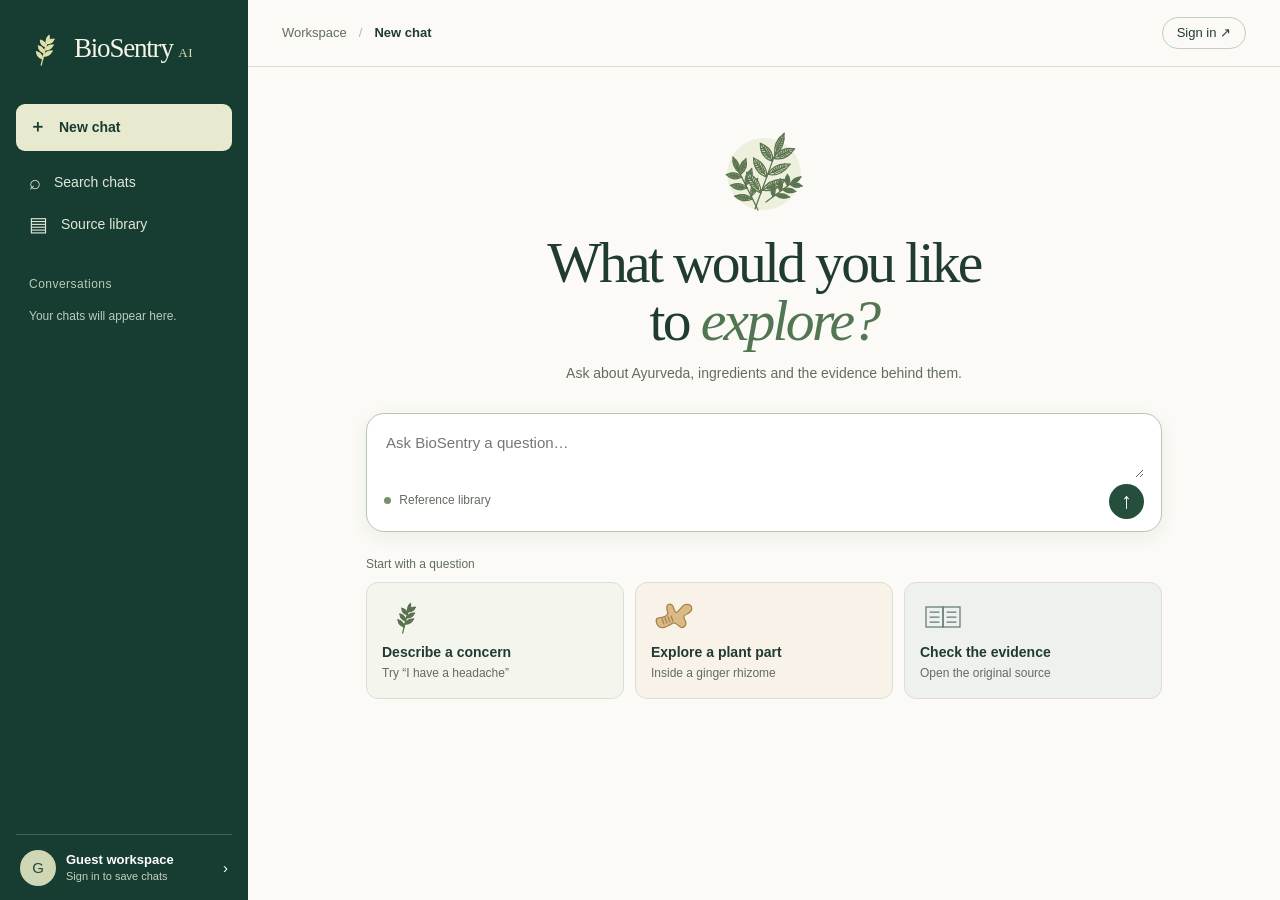
==== index.html @ 43c8dc5f "Deploy BioSentry AI Workspace frontend" ====
<!doctype html>
<html lang="en"><head><meta charset="utf-8"><meta name="viewport" content="width=device-width,initial-scale=1"><meta name="theme-color" content="#183e36"><title>BioSentry AI · Workspace</title><link rel="stylesheet" href="style.css"></head>
<body><a class="skip" href="#main">Skip to workspace</a><div class="shell">
<aside id="side"><div class="brand"><canvas data-art="mark" width="40" height="40"></canvas><span>BioSentry <i>AI</i></span></div>
<button class="new" id="new"><b>＋</b> New chat</button><button class="sidebtn" id="search"><i data-icon="search"></i>Search chats</button><button class="sidebtn" id="library"><i data-icon="book"></i>Source library</button>
<div class="sidehead">Conversations</div><div id="history"></div><div class="foot"><button id="profile"><span id="avatar">G</span><span><strong id="username">Guest workspace</strong><small id="accountHint">Sign in to save chats</small></span><span aria-hidden="true">›</span></button></div></aside>
<button id="shade" aria-label="Close navigation"></button><main id="main"><header><button id="menu" aria-label="Open navigation">☰</button><span id="crumb">Workspace</span><span class="slash">/</span><strong id="pageTitle">New chat</strong><div class="headerActions"><button id="deleteChat" hidden>Delete chat</button><button id="headerAccount">Sign in <span>↗</span></button></div></header>
<section id="workspace"><div id="home"><div class="heroart"><canvas data-art="hero" width="112" height="94"></canvas></div><h1>What would you like<br>to <em>explore?</em></h1><p class="sub">Ask about Ayurveda, ingredients and the evidence behind them.</p></div>
<div id="messages" aria-live="polite"></div><div id="composeArea"><form id="composer"><div class="editBanner" id="editBanner" hidden><span>Editing your last message</span><button id="cancelEdit" type="button">Cancel</button></div><label class="sr" for="prompt">Your question</label><textarea id="prompt" maxlength="1500" rows="2" placeholder="Ask BioSentry a question…"></textarea><div class="composeFoot"><span id="composeMode"><b class="dot"></b> Reference library</span><span id="workStatus" role="status" hidden></span><button id="stopAnswer" type="button" hidden>Stop</button><button id="send" aria-label="Send message" type="submit">↑</button></div></form></div>
<div id="ideas"><p>Start with a question</p><div class="cards"><button data-question="I have a headache."><canvas data-art="sprig" width="48" height="40"></canvas><span>Describe a concern</span><small>Try “I have a headache”</small></button><button data-question="Which part of ginger is used in food?"><canvas data-art="root" width="48" height="40"></canvas><span>Explore a plant part</span><small>Inside a ginger rhizome</small></button><button data-question="Where does this information come from?"><canvas data-art="book" width="48" height="40"></canvas><span>Check the evidence</span><small>Open the original source</small></button></div></div>
<div id="notice" role="status"></div></section></main></div><dialog id="dialog" aria-labelledby="dialogTitle"><div class="dialogHead"><h2 id="dialogTitle"></h2><button id="close" aria-label="Close dialog">×</button></div><div id="dialogBody"></div></dialog><dialog id="sourceDrawer" aria-labelledby="sourceTitle"><div class="dialogHead"><h2 id="sourceTitle">Source details</h2><button id="closeSource" aria-label="Close source details">×</button></div><div id="sourceBody"></div></dialog><script src="app.js" defer></script></body></html>
---- style.css ----
:root{--ink:#203b32;--pine:#173d33;--paper:#fbfaf6;--line:#dcded3;--muted:#626d60;--leaf:#477451;--serif:"Baskervville",Georgia,serif;font:15px/1.45 "DM Sans","Segoe UI",sans-serif;color:var(--ink);background:var(--paper)}*{box-sizing:border-box}body{margin:0}button,input,textarea{font:inherit}button{cursor:pointer;color:inherit;background:none;border:0}button:focus-visible,a:focus-visible,textarea:focus-visible,input:focus-visible{outline:3px solid #af8736;outline-offset:3px}.skip,.sr{position:absolute;clip-path:inset(100%);width:1px;height:1px}.skip:focus{clip-path:none;width:auto;height:auto;background:white;z-index:10}.shell{display:grid;grid-template-columns:248px 1fr;min-height:100dvh}aside{background:var(--pine);color:#f5f5e8;padding:28px 16px 14px;display:flex;flex-direction:column;position:sticky;top:0;height:100dvh}.brand{display:flex;align-items:center;gap:10px;font:27px var(--serif);letter-spacing:-1.2px;margin:0 8px 36px}.brand i{font:13px Georgia;letter-spacing:.05em;color:#d7dab0}.new,.sidebtn{width:100%;display:flex;align-items:center;gap:13px;text-align:left;border-radius:9px;padding:11px 13px;font-size:14px}.new{background:#e8eacf;color:#183b31;font-weight:600;margin-bottom:10px}.new b{font-size:17px}.sidebtn{color:#e1e7d9}.sidebtn:hover,#history button:hover,#profile:hover{background:#2a5044}.sidehead{font-size:12px;color:#bdcab8;letter-spacing:.04em;margin:31px 13px 9px}#history{overflow:auto;min-height:0}#history button{display:block;width:100%;white-space:nowrap;overflow:hidden;text-overflow:ellipsis;text-align:left;color:#eef1e5;padding:8px 12px;border-radius:6px}.activeChat{background:#325749}.empty{margin:5px 13px;font-size:12px;color:#bbcabe}.foot{margin-top:auto;padding-top:18px}#profile{border-top:1px solid #436155;display:flex;align-items:center;gap:10px;width:100%;text-align:left;padding:15px 4px 0;margin-top:10px;color:white}#profile strong,#profile small{display:block;max-width:150px;overflow:hidden;text-overflow:ellipsis;font-size:13px}#profile small{color:#c5d1be;font-size:11px}#profile>span:last-child{margin-left:auto}#avatar{border-radius:50%;background:#cfd7b5;color:#294939;width:36px;height:36px;display:grid;place-items:center}.icon{width:18px;height:18px;display:inline-block;background:currentColor;mask:var(--mask) center/contain no-repeat}main{min-width:0}header{height:67px;border-bottom:1px solid var(--line);display:flex;align-items:center;gap:12px;padding:0 34px;font-size:13px;color:var(--muted)}header strong{font-weight:550;color:var(--ink);white-space:nowrap;overflow:hidden;text-overflow:ellipsis}.slash{opacity:.45}#headerAccount{margin-left:auto;white-space:nowrap;border:1px solid #c5cdbf;border-radius:18px;padding:6px 14px;color:var(--ink)}#headerAccount span{margin-left:5px}#workspace{max-width:866px;margin:0 auto;padding:clamp(28px,6.5vh,76px) 35px 30px}#home{text-align:center}.heroart{margin:auto;width:112px}.heroart canvas{display:block}h1{font:500 clamp(42px,4.5vw,67px)/1.02 var(--serif);letter-spacing:-2.7px;margin:14px 0 12px}h1 em{color:#527552;font-weight:400}.sub{font-size:14px;color:var(--muted);margin:0 0 30px}#composer{background:#fff;border:1px solid #b8c6b1;border-radius:18px;padding:16px 17px 12px;box-shadow:0 5px 20px #183c2710}#composer:focus-within{border-color:#739475}textarea{background:none;resize:vertical;border:0;width:100%;color:var(--ink);min-height:42px;max-height:180px}textarea:focus-visible{outline:0}.composeFoot{display:flex;align-items:center;justify-content:space-between;color:var(--muted);font-size:12px}.dot{display:inline-block;width:7px;height:7px;background:#739267;border-radius:50%;margin-right:5px}#send{background:#264e3c;color:white;border-radius:50%;font-size:22px;width:35px;height:35px}#ideas p{font-size:12px;color:var(--muted);margin:24px 0 9px}.cards{display:grid;grid-template-columns:repeat(3,1fr);gap:11px}.cards button,.source{border:1px solid var(--line);border-radius:12px;padding:13px 15px;text-align:left;background:#f4f5ed}.cards button:nth-child(2){background:#f8f2e8}.cards button:nth-child(3){background:#eef1ee}.cards button:hover{border-color:#8c9c82;transform:translateY(-2px)}.cards span,.cards small{display:block}.cards span{font-weight:600;font-size:14px}.cards small{color:var(--muted);font-size:12px;margin:3px 0}.conversation #workspace{display:flex;flex-direction:column;min-height:calc(100dvh - 67px);padding-top:22px}.conversation #composeArea{position:sticky;bottom:0;background:var(--paper);padding:12px 0;margin-top:auto}.conversation #home,.conversation #ideas{display:none}.userMsg{background:#e8eddf;border-radius:15px 15px 3px 15px;padding:11px 16px;max-width:82%;margin:14px 0 22px auto;width:fit-content;white-space:pre-wrap;overflow-wrap:anywhere}.reply{margin:0 0 32px}.reply strong{font:600 16px var(--serif)}.reply p{margin:7px 0}.reply a,.source a{color:#39633c}.reply a{font-size:13px}.source{margin:12px 0}.source h3{margin:0;font:23px var(--serif)}#notice{font-size:13px;color:#7e401b}dialog{color:var(--ink);background:var(--paper);border:1px solid var(--line);border-radius:16px;padding:22px;width:min(440px,94vw);max-height:84dvh}dialog::backdrop{background:#12251e66}.dialogHead{display:flex;align-items:center;justify-content:space-between;gap:10px}h2{font:28px var(--serif);margin:0}#close{font-size:25px}dialog input{width:100%;padding:10px;border:1px solid #b5c0af;border-radius:7px;margin:4px 0 12px}dialog label{display:block;font-size:13px}dialog p{color:var(--muted);font-size:14px}.action,.alt,.result{border-radius:7px;padding:9px 12px;margin:3px 3px 3px 0}.action{background:var(--pine);color:white}.alt,.result{border:1px solid var(--line)}.result{display:block;text-align:left;width:100%;overflow-wrap:anywhere}.err{color:#8c3a1b}#menu,#shade{display:none}@media(max-width:760px){.shell{grid-template-columns:1fr}aside{position:fixed;inset:0 auto 0 0;width:248px;z-index:4;transform:translateX(-101%)}body.open aside{transform:none}body.open #shade{display:block;position:fixed;inset:0;background:#1235;z-index:3}#menu{display:block}header{padding:0 16px;height:56px}#workspace{padding:32px 17px 20px}.cards{gap:6px}.cards button{padding:9px}.cards small{display:none}h1{font-size:47px}.sub{margin:12px auto 22px;max-width:330px}.conversation #workspace{min-height:calc(100dvh - 56px)}}@media(prefers-reduced-motion:reduce){*{scroll-behavior:auto!important}}

@keyframes arrive {
  from { opacity: 0; transform: translateY(7px); }
  to { opacity: 1; transform: translateY(0); }
}
@media (prefers-reduced-motion: no-preference) {
  #home { animation: arrive 320ms ease-out backwards; }
  body:not(.conversation) #composeArea { animation: arrive 280ms 45ms ease-out backwards; }
  #ideas { animation: arrive 280ms 85ms ease-out backwards; }
  .reply.arriving { animation: arrive 210ms ease-out backwards; }
  dialog[open] { animation: arrive 160ms ease-out; }
  .cards button, #send, .new { transition: transform 150ms ease-out; }
  #send:active, .new:active { transform: scale(.96); }
}
@media (max-width:760px) {
  aside { visibility: hidden; }
  body.open aside { visibility: visible; }
}
@media (max-width:760px) and (prefers-reduced-motion: no-preference) {
  aside { transition: transform 200ms ease-out, visibility 0s 200ms; }
  body.open aside { transition-delay: 0s; }
}
@media (prefers-reduced-motion: reduce) {
  .cards button:hover { transform: none; }
}

.headerActions {
  margin-left: auto;
  display: flex;
  align-items: center;
  gap: 8px;
  flex-shrink: 0;
}

.historyRow { display: flex; align-items: center; border-radius: 6px; }
#history .historyTitle { flex: 1; min-width: 0; }
#history .historyMenu { width: 32px; flex: 0 0 32px; padding: 5px; text-align: center; }
.demoLabel { color: var(--muted); font-size: 12px; margin: 0; }
.followUp {
  margin-top: 10px;
  padding: 18px;
  border-radius: 14px;
  border: 1px solid #d2dbcb;
  background: #f1f4eb;
}
.understood { display: flex; gap: 9px; align-items: baseline; color: var(--muted); font-size: 13px; }
.followUp h2 { font-size: clamp(22px, 3vw, 28px); margin: 5px 0 14px; line-height: 1.2; }
.followChoices, .replyActions { display: flex; flex-wrap: wrap; gap: 7px; }
.choice, .citation {
  padding: 7px 11px;
  background: #fbfaf6;
  border: 1px solid #bacbb5;
  border-radius: 8px;
  font-size: 13px;
}
.choice:hover, .citation:hover { background: #e4eddc; }
.customChoice { border-style: dashed; }
.textAction { color: #526b50; padding: 5px 7px; border-radius: 6px; font-size: 13px; }
.textAction:hover, .textAction[aria-pressed="true"] { background: #e7ecdf; color: var(--pine); }
.answerDetails { margin: 12px 0; color: var(--muted); }
.answerDetails summary { cursor: pointer; width: fit-content; color: var(--ink); }
#stopAnswer { border: 1px solid #b5c0af; border-radius: 7px; padding: 4px 10px; color: var(--ink); }
#sourceDrawer {
  margin: 0 0 0 auto;
  height: 100dvh;
  max-height: 100dvh;
  border-radius: 14px 0 0 14px;
}
#closeSource { font-size: 25px; }
.sourcePublisher { margin-bottom: 20px; }
.excerpt { margin: 0 0 14px; padding: 12px; border-radius: 8px; background: #f0f2e9; }
.excerpt h3 { margin: 0; font-size: 15px; }
.excerpt blockquote { margin: 9px 0; padding-left: 10px; border-left: 2px solid #a0b69a; }
#sourceBody a { color: #39633c; }
.userTurn {
  display: flex;
  flex-direction: column;
  align-items: flex-end;
  gap: 3px;
  width: fit-content;
  max-width: 82%;
  margin: 14px 0 20px auto;
}
.userTurn .userMsg { margin: 0; max-width: 100%; }
.editMessage { margin-right: 3px; opacity: 0; pointer-events: none; }
.userTurn.showEdit .editMessage,
.editMessage:focus-visible { opacity: 1; pointer-events: auto; }
@media (hover: hover) and (pointer: fine) {
  .userTurn:hover .editMessage { opacity: 1; pointer-events: auto; }
}
.editBanner {
  display: flex;
  align-items: center;
  justify-content: space-between;
  gap: 10px;
  margin-bottom: 11px;
  padding-bottom: 8px;
  border-bottom: 1px solid var(--line);
  color: var(--muted);
  font-size: 13px;
}
.editBanner[hidden] { display: none; }
#cancelEdit { padding: 3px 6px; color: var(--pine); }
#cancelEdit:hover { text-decoration: underline; }
.editing #send { width: auto; padding: 0 14px; border-radius: 18px; font-size: 13px; }
.sharePreview {
  margin: 12px 0;
  padding: 10px;
  border: 1px solid var(--line);
  border-radius: 8px;
  background: #fff;
}
@media (max-width:760px) {
  #sourceDrawer { margin: auto 0 0; width: 100%; height: auto; max-height: 76dvh; border-radius: 14px 14px 0 0; }
}
#deleteChat {
  padding: 6px 9px;
  border-radius: 7px;
  white-space: nowrap;
}
#deleteChat:hover { background: #f0ede4; }
@media (max-width: 480px) {
  header:has(#deleteChat:not([hidden])) #crumb,
  header:has(#deleteChat:not([hidden])) .slash { display: none; }
}


/* Source Library Explorer */
.libStats {
  display: flex;
  gap: 10px;
  background: #f4f6f0;
  border: 1px solid var(--line);
  padding: 10px 14px;
  border-radius: 8px;
  font-size: 13px;
  margin-bottom: 12px;
  align-items: center;
  justify-content: space-between;
}
.libSearchBox {
  display: flex;
  gap: 8px;
  margin-bottom: 10px;
}
.libSearchBox input {
  flex: 1;
  padding: 9px 14px;
  border: 1px solid var(--line);
  border-radius: 8px;
  font-size: 14px;
  outline: none;
}
.libSearchBox input:focus {
  border-color: var(--leaf);
}
.libPills {
  display: flex;
  flex-wrap: wrap;
  gap: 6px;
  margin-bottom: 14px;
}
.libPill {
  background: #edf2eb;
  border: 1px solid #d3decb;
  color: var(--pine);
  border-radius: 9999px;
  padding: 4px 10px;
  font-size: 12px;
  cursor: pointer;
  font-weight: 500;
}
.libPill:hover {
  background: #d8e5d2;
}
.libList {
  display: flex;
  flex-direction: column;
  gap: 12px;
  max-height: 480px;
  overflow-y: auto;
  padding-right: 4px;
}
.libCard {
  border: 1px solid var(--line);
  border-radius: 8px;
  padding: 14px;
  background: #ffffff;
  display: flex;
  flex-direction: column;
  gap: 8px;
}
.libCardHead {
  display: flex;
  justify-content: space-between;
  align-items: baseline;
}
.libCardHead h4 {
  margin: 0;
  font-size: 15px;
  color: var(--pine);
}
.libCardHead span {
  font-size: 12px;
  font-weight: 600;
  color: var(--leaf);
  background: #edf7ee;
  padding: 2px 8px;
  border-radius: 4px;
}
.libCardMeta {
  font-size: 12px;
  color: var(--muted);
}
.libCardSnippet {
  font-size: 13px;
  line-height: 1.5;
  color: var(--ink);
  background: #fafaf7;
  padding: 8px 12px;
  border-radius: 6px;
  border-left: 3px solid var(--leaf);
}
.libCardSnippet mark {
  background: #fef08a;
  padding: 1px 3px;
  border-radius: 2px;
  font-weight: 600;
}
.libDisclaimer {
  font-size: 11px;
  color: #854d0e;
  background: #fefce8;
  padding: 4px 8px;
  border-radius: 4px;
  border: 1px solid #fef08a;
}
.libActions {
  display: flex;
  justify-content: space-between;
  align-items: center;
  margin-top: 4px;
}
.libBtn {
  background: var(--pine);
  color: #fff !important;
  text-decoration: none;
  font-size: 12px;
  font-weight: 600;
  padding: 6px 14px;
  border-radius: 6px;
  display: inline-flex;
  align-items: center;
  gap: 6px;
}
.libBtn:hover {
  background: #102a23;
}
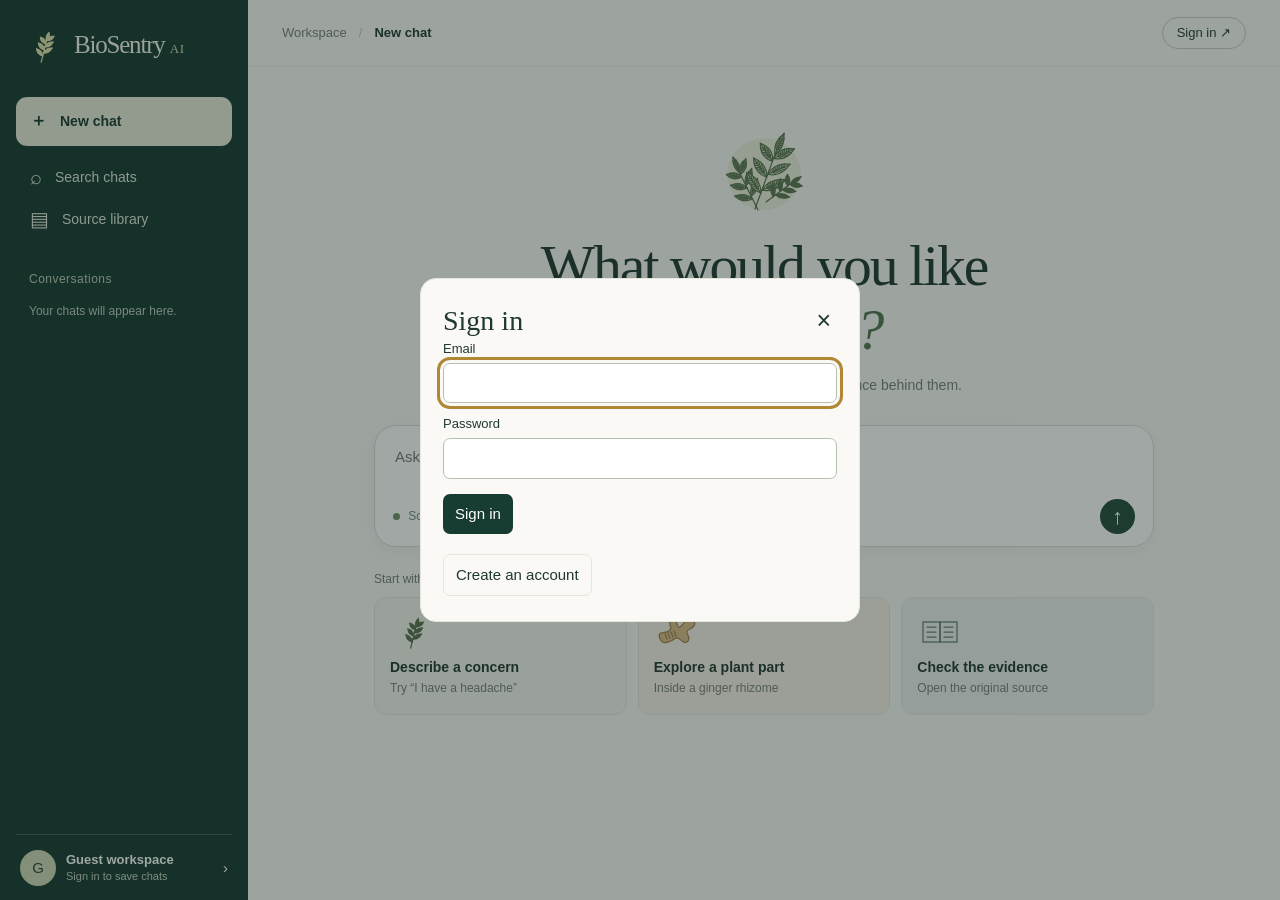
==== commit ac91fc53: "feat: upgrade BioSentry AI with multi-turn clinical intake, choice chips, and smart live backend bri" ====
--- a/index.html
+++ b/index.html
@@ -6,6 +6,6 @@
 <div class="sidehead">Conversations</div><div id="history"></div><div class="foot"><button id="profile"><span id="avatar">G</span><span><strong id="username">Guest workspace</strong><small id="accountHint">Sign in to save chats</small></span><span aria-hidden="true">›</span></button></div></aside>
 <button id="shade" aria-label="Close navigation"></button><main id="main"><header><button id="menu" aria-label="Open navigation">☰</button><span id="crumb">Workspace</span><span class="slash">/</span><strong id="pageTitle">New chat</strong><div class="headerActions"><button id="deleteChat" hidden>Delete chat</button><button id="headerAccount">Sign in <span>↗</span></button></div></header>
 <section id="workspace"><div id="home"><div class="heroart"><canvas data-art="hero" width="112" height="94"></canvas></div><h1>What would you like<br>to <em>explore?</em></h1><p class="sub">Ask about Ayurveda, ingredients and the evidence behind them.</p></div>
-<div id="messages" aria-live="polite"></div><div id="composeArea"><form id="composer"><div class="editBanner" id="editBanner" hidden><span>Editing your last message</span><button id="cancelEdit" type="button">Cancel</button></div><label class="sr" for="prompt">Your question</label><textarea id="prompt" maxlength="1500" rows="2" placeholder="Ask BioSentry a question…"></textarea><div class="composeFoot"><span id="composeMode"><b class="dot"></b> Reference library</span><span id="workStatus" role="status" hidden></span><button id="stopAnswer" type="button" hidden>Stop</button><button id="send" aria-label="Send message" type="submit">↑</button></div></form></div>
+<div id="messages" aria-live="polite"></div><div id="composeArea"><form id="composer"><div class="editBanner" id="editBanner" hidden><span>Editing your last message</span><button id="cancelEdit" type="button">Cancel</button></div><label class="sr" for="prompt">Your question</label><textarea id="prompt" maxlength="1500" rows="2" placeholder="Ask BioSentry a question…"></textarea><div class="composeFoot"><div class="composeControls"><span id="composeMode"><b class="dot"></b> Reference library</span></div><div class="composeActions"><span id="workStatus" role="status" hidden></span><button id="stopAnswer" type="button" hidden>Stop</button><button id="send" aria-label="Send message" type="submit">↑</button></div></div></form></div>
 <div id="ideas"><p>Start with a question</p><div class="cards"><button data-question="I have a headache."><canvas data-art="sprig" width="48" height="40"></canvas><span>Describe a concern</span><small>Try “I have a headache”</small></button><button data-question="Which part of ginger is used in food?"><canvas data-art="root" width="48" height="40"></canvas><span>Explore a plant part</span><small>Inside a ginger rhizome</small></button><button data-question="Where does this information come from?"><canvas data-art="book" width="48" height="40"></canvas><span>Check the evidence</span><small>Open the original source</small></button></div></div>
-<div id="notice" role="status"></div></section></main></div><dialog id="dialog" aria-labelledby="dialogTitle"><div class="dialogHead"><h2 id="dialogTitle"></h2><button id="close" aria-label="Close dialog">×</button></div><div id="dialogBody"></div></dialog><dialog id="sourceDrawer" aria-labelledby="sourceTitle"><div class="dialogHead"><h2 id="sourceTitle">Source details</h2><button id="closeSource" aria-label="Close source details">×</button></div><div id="sourceBody"></div></dialog><script src="app.js" defer></script></body></html>
+<div id="notice" role="status"></div></section></main></div><dialog id="dialog" aria-labelledby="dialogTitle"><div class="dialogHead"><h2 id="dialogTitle"></h2><button id="close" aria-label="Close dialog">×</button></div><div id="dialogBody"></div></dialog><dialog id="sourceDrawer" aria-labelledby="sourceTitle"><div class="dialogHead"><h2 id="sourceTitle">Source details</h2><button id="closeSource" aria-label="Close source details">×</button></div><div id="sourceBody"></div></dialog><dialog id="toolsDialog" class="toolsDialog" aria-labelledby="toolsTitle"><div class="dialogHead"><h2 id="toolsTitle">Research Tools</h2><button id="closeTools" type="button" aria-label="Close research tools">×</button></div><p class="toolsSub">Deterministic laboratory and pharmacological research tools. Educational demonstration only.</p><div class="toolsNav" role="tablist"><button class="toolsTab active" id="tabCalc" type="button" role="tab" aria-selected="true">Renal Calculator</button><button class="toolsTab" id="tabGraph" type="button" role="tab" aria-selected="false">Collision Network</button><button class="toolsTab" id="tabTpsm" type="button" role="tab" aria-selected="false">PK Simulator</button><button class="toolsTab" id="tabRx" type="button" role="tab" aria-selected="false">Prescription / Rx</button></div><div class="toolsPanel" id="panelCalc"><div class="presetsRow"><span class="presetLabel">Presets:</span><button type="button" class="presetChip" id="chipCalc1">62yo M, Scr 1.3</button><button type="button" class="presetChip" id="chipCalc2">74yo F, Scr 1.8</button></div><form id="formCalc" class="toolsForm"><div class="formGrid"><label>Age (years)<input type="number" id="calcAge" value="62" min="18" max="120" required></label><label>Sex<select id="calcSex"><option value="male" selected>Male</option><option value="female">Female</option></select></label><label>Serum Creatinine (mg/dL)<input type="number" step="0.01" id="calcScr" value="1.3" min="0.1" max="25" required></label><label>Weight (kg)<input type="number" step="0.1" id="calcWeight" value="72" min="20" max="350" required></label><label>Height (cm)<input type="number" step="0.5" id="calcHeight" value="175" min="80" max="250"></label></div><button type="submit" class="action toolsSubmitBtn">Calculate &amp; Post to Chat</button></form></div><div class="toolsPanel" id="panelGraph" hidden><div class="presetsRow"><span class="presetLabel">Presets:</span><button type="button" class="presetChip" id="chipGraph1">SJW + Warfarin (High Risk)</button><button type="button" class="presetChip" id="chipGraph2">Curcumin + Metformin (Preclinical)</button><button type="button" class="presetChip" id="chipGraph3">BotanicalX + Warfarin (Uncatalogued)</button></div><form id="formGraph" class="toolsForm"><div class="formGrid"><label>Botanical / Herb Entity<input type="text" id="graphHerb" value="St. John's Wort" placeholder="e.g. St. John's Wort, Curcumin, Guduchi..." required></label><label>Pharmaceutical Drug Entity<input type="text" id="graphDrug" value="Warfarin" placeholder="e.g. Warfarin, Metformin, Digoxin..." required></label></div><button type="submit" class="action toolsSubmitBtn">Query Network &amp; Post to Chat</button></form></div><div class="toolsPanel" id="panelTpsm" hidden><div class="presetsRow"><span class="presetLabel">Presets:</span><button type="button" class="presetChip" id="chipTpsm1">Warfarin + SJW (-42.6% AUC)</button><button type="button" class="presetChip" id="chipTpsm2">Johne 1999 Clinical Study (Digoxin + SJW)</button></div><form id="formTpsm" class="toolsForm"><div class="formGrid"><label>Drug<select id="tpsmDrug"><option value="warfarin" selected>Warfarin (Oral Anticoagulant)</option><option value="digoxin">Digoxin (Cardiac Glycoside)</option><option value="midazolam">Midazolam (CYP3A4 Probe)</option><option value="metoprolol">Metoprolol (Beta-Blocker)</option><option value="atorvastatin">Atorvastatin (HMG-CoA Reductase)</option></select></label><label>Herb Modifier<select id="tpsmModifier"><option value="" selected>None (Baseline Drug Monotherapy)</option><option value="st_johns_wort">St. John's Wort (CYP Inducer)</option><option value="curcumin">Curcumin Alone (Turmeric Extract)</option><option value="curcumin_piperine">Curcumin + Piperine (Inhibitor)</option><option value="licorice">Licorice (Glycyrrhizin)</option><option value="ashwagandha">Ashwagandha</option></select></label><label>Simulation Window<select id="tpsmHours"><option value="24">24 Hours</option><option value="48">48 Hours</option><option value="72" selected>72 Hours (Multi-Dose)</option></select></label></div><div class="studyOptionRow"><label><input type="checkbox" id="tpsmStudyCheck"> Load Johne et al. 1999 human clinical trial data (n=25)</label></div><button type="submit" class="action toolsSubmitBtn">Simulate &amp; Post to Chat</button></form></div><div class="toolsPanel" id="panelRx" hidden><div class="presetsRow"><span class="presetLabel">Presets:</span><button type="button" class="presetChip" id="chipRx1">Warfarin + Ginkgo (Bleeding risk)</button><button type="button" class="presetChip" id="chipRx2">Digoxin + SJW (Toxicity)</button><button type="button" class="presetChip" id="chipRx3">Ashwagandha 3g + Paracetamol</button></div><form id="formRx" class="toolsForm"><label style="font-size:12.5px;color:var(--text);font-weight:600;display:block;margin-bottom:6px;">Clinical Consultation / Prescription Note<textarea id="rxText" rows="4" style="width:100%;margin-top:4px;padding:8px 10px;border-radius:6px;border:1px solid var(--line);font-family:inherit;font-size:13px;box-sizing:border-box;resize:vertical;" placeholder="Paste clinical text, e.g. 'Rx: Warfarin 5mg daily, Tab Metformin 500mg, Ginkgo biloba extract 120mg. Labs: 68yo M, Wt 70kg, Scr 1.6 mg/dL, BP 130/80 mmHg'..." required></textarea></label><button type="submit" class="action toolsSubmitBtn" style="margin-top:8px;">Extract Entities, Screen Collisions &amp; Post to Chat</button></form></div></dialog><script src="app.js" defer></script></body></html>
--- a/style.css
+++ b/style.css
@@ -257,3 +257,682 @@
 .libBtn:hover {
   background: #102a23;
 }
+
+/* ==========================================================================
+   BioSentry Research Tools & Integrated Chat Styling
+   ========================================================================== */
+
+.composeFoot {
+  display: flex;
+  align-items: center;
+  justify-content: space-between;
+  gap: 12px;
+  width: 100%;
+}
+.composeControls, .composeActions {
+  display: flex;
+  align-items: center;
+  gap: 10px;
+}
+.toolsBtn {
+  display: inline-flex;
+  align-items: center;
+  gap: 5px;
+  background: #edf3ec;
+  color: var(--pine);
+  border: 1px solid #c2d4bf;
+  border-radius: 14px;
+  padding: 4px 10px;
+  font-size: 11.5px;
+  font-weight: 600;
+  cursor: pointer;
+  transition: all 0.15s ease;
+}
+.toolsBtn:hover {
+  background: #dfece0;
+  border-color: #a4be9f;
+}
+.toolsIcon {
+  font-size: 12px;
+  color: #b45309;
+}
+
+/* Tools Dialog */
+dialog.toolsDialog {
+  width: min(560px, 94vw);
+  max-height: 88dvh;
+  border-radius: 16px;
+  padding: 22px 24px;
+  border: 1px solid var(--line);
+  background: var(--paper);
+  box-shadow: 0 10px 30px rgba(18, 37, 30, 0.2);
+}
+.toolsSub {
+  font-size: 12.5px;
+  color: var(--muted);
+  margin: 4px 0 14px;
+}
+.toolsNav {
+  display: flex;
+  gap: 6px;
+  border-bottom: 1px solid var(--line);
+  padding-bottom: 8px;
+  margin-bottom: 14px;
+}
+.toolsTab {
+  padding: 6px 12px;
+  font-size: 13px;
+  font-weight: 550;
+  border-radius: 8px;
+  color: var(--muted);
+  background: transparent;
+  cursor: pointer;
+  transition: all 0.15s ease;
+}
+.toolsTab:hover {
+  background: #edf1e8;
+  color: var(--ink);
+}
+.toolsTab.active {
+  background: var(--pine);
+  color: #fff;
+}
+.presetsRow {
+  display: flex;
+  flex-wrap: wrap;
+  align-items: center;
+  gap: 6px;
+  margin-bottom: 12px;
+}
+.presetLabel {
+  font-size: 11.5px;
+  font-weight: 600;
+  color: var(--muted);
+  text-transform: uppercase;
+  letter-spacing: 0.03em;
+}
+.presetChip {
+  font-size: 11px;
+  padding: 3px 8px;
+  border-radius: 6px;
+  background: #f1f4ed;
+  border: 1px solid #d4decb;
+  color: var(--ink);
+  cursor: pointer;
+}
+.presetChip:hover {
+  background: #e2ebdc;
+}
+.toolsForm {
+  display: flex;
+  flex-direction: column;
+  gap: 12px;
+}
+.formGrid {
+  display: grid;
+  grid-template-columns: repeat(auto-fit, minmax(130px, 1fr));
+  gap: 10px;
+}
+.toolsForm label {
+  display: flex;
+  flex-direction: column;
+  gap: 4px;
+  font-size: 12px;
+  font-weight: 550;
+  color: var(--ink);
+}
+.toolsForm input, .toolsForm select {
+  padding: 7px 10px;
+  border: 1px solid #c2cebd;
+  border-radius: 7px;
+  font-size: 13px;
+  background: #fff;
+  color: var(--ink);
+  outline: none;
+}
+.toolsForm input:focus, .toolsForm select:focus {
+  border-color: var(--leaf);
+}
+.studyOptionRow {
+  font-size: 12.5px;
+  color: var(--pine);
+  background: #f4f8f2;
+  padding: 8px 10px;
+  border-radius: 7px;
+  border: 1px solid #d3e2d0;
+}
+.toolsSubmitBtn {
+  margin-top: 6px;
+  padding: 9px 16px;
+  font-size: 13.5px;
+  font-weight: 600;
+  border-radius: 8px;
+  background: var(--pine);
+  color: #fff;
+  cursor: pointer;
+}
+.toolsSubmitBtn:hover {
+  background: #112e26;
+}
+
+/* Result Cards in Chat */
+.emergencyCard {
+  border: 2px solid #dc2626;
+  background: #fef2f2;
+  border-radius: 12px;
+  padding: 16px 18px;
+  margin: 10px 0 16px;
+  color: #991b1b;
+}
+.emergencyHead {
+  display: flex;
+  align-items: center;
+  justify-content: space-between;
+  gap: 10px;
+  margin-bottom: 8px;
+}
+.emergencyHead strong {
+  font-size: 16px;
+  color: #b91c1c;
+}
+.emergencyBadge {
+  background: #dc2626;
+  color: #fff;
+  font-size: 10.5px;
+  font-weight: 700;
+  padding: 3px 8px;
+  border-radius: 4px;
+  text-transform: uppercase;
+}
+.emergencyNotice {
+  font-size: 13.5px;
+  line-height: 1.5;
+  color: #7f1d1d;
+  white-space: pre-line;
+}
+.emergencyActionBox {
+  margin-top: 10px;
+  padding: 10px 12px;
+  background: #fff;
+  border-radius: 8px;
+  border-left: 4px solid #dc2626;
+  font-size: 13px;
+}
+
+.ragCard {
+  border: 1px solid #cfdbcc;
+  background: #ffffff;
+  border-radius: 12px;
+  padding: 16px 18px;
+  margin: 10px 0 16px;
+  box-shadow: 0 2px 8px rgba(24, 62, 54, 0.04);
+}
+.ragHead {
+  display: flex;
+  justify-content: space-between;
+  align-items: baseline;
+  margin-bottom: 8px;
+}
+.ragHead h3 {
+  margin: 0;
+  font-size: 15px;
+  color: var(--pine);
+}
+.ragBadge {
+  font-size: 11px;
+  font-weight: 600;
+  color: var(--leaf);
+  background: #edf7ee;
+  padding: 2px 8px;
+  border-radius: 4px;
+}
+.ragSummary {
+  font-size: 14px;
+  line-height: 1.55;
+  color: var(--ink);
+  margin-bottom: 12px;
+}
+.ragSourceExcerpt {
+  background: #f8faf6;
+  border-left: 3px solid var(--leaf);
+  padding: 8px 12px;
+  border-radius: 0 6px 6px 0;
+  font-size: 12.5px;
+  line-height: 1.5;
+  color: #31443b;
+  margin-bottom: 10px;
+}
+.ragSourceMeta {
+  font-size: 11.5px;
+  color: var(--muted);
+  margin-bottom: 4px;
+  font-weight: 550;
+}
+.ragActions {
+  display: flex;
+  flex-wrap: wrap;
+  gap: 8px;
+  margin-top: 10px;
+}
+
+.noMatchCard {
+  border: 1px solid #e7d8b5;
+  background: #fdfbf7;
+  border-radius: 12px;
+  padding: 16px 18px;
+  margin: 10px 0 16px;
+}
+.noMatchHead {
+  display: flex;
+  align-items: center;
+  gap: 8px;
+  color: #854d0e;
+  font-weight: 600;
+  font-size: 14px;
+  margin-bottom: 6px;
+}
+.noMatchText {
+  font-size: 13.5px;
+  line-height: 1.5;
+  color: #574116;
+}
+.noMatchScope {
+  margin-top: 8px;
+  font-size: 11.5px;
+  color: #786230;
+  font-style: italic;
+}
+
+.toolCard {
+  border: 1px solid #cad7c7;
+  background: #ffffff;
+  border-radius: 12px;
+  padding: 16px 18px;
+  margin: 10px 0 16px;
+  box-shadow: 0 2px 10px rgba(24, 62, 54, 0.05);
+}
+.toolCardHead {
+  display: flex;
+  justify-content: space-between;
+  align-items: center;
+  margin-bottom: 12px;
+  border-bottom: 1px solid #edf1eb;
+  padding-bottom: 8px;
+}
+.toolCardHead h3 {
+  margin: 0;
+  font-size: 15px;
+  color: var(--pine);
+}
+.toolMetricsGrid {
+  display: grid;
+  grid-template-columns: repeat(auto-fit, minmax(130px, 1fr));
+  gap: 10px;
+  margin-bottom: 12px;
+}
+.metricBox {
+  background: #f7faf5;
+  border: 1px solid #e0ebd9;
+  border-radius: 8px;
+  padding: 10px;
+  text-align: center;
+}
+.metricVal {
+  font-size: 19px;
+  font-weight: 700;
+  color: var(--pine);
+  line-height: 1.2;
+}
+.metricUnit {
+  font-size: 11px;
+  color: var(--muted);
+}
+.metricLabel {
+  font-size: 11.5px;
+  font-weight: 550;
+  color: var(--leaf);
+  margin-top: 4px;
+}
+.badgeHighRisk {
+  background: #fee2e2;
+  color: #991b1b;
+  border: 1px solid #f87171;
+  font-size: 11px;
+  font-weight: 700;
+  padding: 3px 8px;
+  border-radius: 4px;
+}
+.badgeCaution {
+  background: #fef3c7;
+  color: #92400e;
+  border: 1px solid #fcd34d;
+  font-size: 11px;
+  font-weight: 700;
+  padding: 3px 8px;
+  border-radius: 4px;
+}
+.toolDisclaimer {
+  font-size: 11px;
+  line-height: 1.45;
+  color: #6b7280;
+  background: #f9fafb;
+  padding: 8px 10px;
+  border-radius: 6px;
+  border: 1px solid #e5e7eb;
+  margin-top: 10px;
+}
+.chartContainer {
+  margin: 12px 0 8px;
+  background: #fafbf9;
+  border: 1px solid #e5ebe2;
+  border-radius: 8px;
+  padding: 12px;
+}
+.chartSvg {
+  width: 100%;
+  height: auto;
+  display: block;
+}
+
+
+/* Caution, Search Skipped, Direct Sourced Answer & Symptom Styles */
+.cautionCard {
+  border: 1px solid #f59e0b;
+  background: #fffbeb;
+  border-radius: 12px;
+  padding: 16px 18px;
+  margin: 10px 0 16px;
+  color: #92400e;
+}
+.cautionHead {
+  display: flex;
+  align-items: center;
+  justify-content: space-between;
+  margin-bottom: 8px;
+}
+.cautionHead strong {
+  font-size: 15px;
+  color: #b45309;
+}
+.cautionBadge {
+  background: #f59e0b;
+  color: #fff;
+  font-size: 10.5px;
+  font-weight: 700;
+  padding: 2px 8px;
+  border-radius: 4px;
+}
+.cautionNotice {
+  font-size: 13.5px;
+  line-height: 1.5;
+  color: #78350f;
+  white-space: pre-line;
+}
+
+.infoCard {
+  border: 1px solid #cbd5e1;
+  background: #f8fafc;
+  border-radius: 12px;
+  padding: 16px 18px;
+  margin: 10px 0 16px;
+  color: #334155;
+}
+.infoHead {
+  display: flex;
+  align-items: center;
+  gap: 8px;
+  color: #1e293b;
+  font-weight: 600;
+  font-size: 14.5px;
+  margin-bottom: 8px;
+}
+
+.ragDirectAnswer {
+  background: #f4f8f4;
+  border: 1px solid #cfdfd1;
+  border-radius: 8px;
+  padding: 12px 14px;
+  font-size: 13.5px;
+  line-height: 1.6;
+  color: #163328;
+  margin: 8px 0 12px;
+  white-space: pre-line;
+}
+.ragDirectAnswer strong {
+  color: #0f271f;
+}
+.ragBadgeReviewed {
+  font-size: 11px;
+  font-weight: 600;
+  color: #047857;
+  background: #ecfdf5;
+  border: 1px solid #a7f3d0;
+  padding: 2px 8px;
+  border-radius: 4px;
+}
+.ragBadgeProvisional {
+  font-size: 11px;
+  font-weight: 600;
+  color: #b45309;
+  background: #fffbeb;
+  border: 1px solid #fde68a;
+  padding: 2px 8px;
+  border-radius: 4px;
+}
+
+.symptomGuidanceCard {
+  border: 1px solid #c2cebd;
+  background: #ffffff;
+  border-radius: 12px;
+  padding: 16px 18px;
+  margin: 10px 0 16px;
+  box-shadow: 0 2px 8px rgba(24, 62, 54, 0.04);
+}
+.symptomGuidanceHead {
+  display: flex;
+  align-items: center;
+  justify-content: space-between;
+  margin-bottom: 10px;
+}
+.symptomGuidanceHead h3 {
+  margin: 0;
+  font-size: 15px;
+  color: var(--pine);
+}
+.symptomGuidanceText {
+  font-size: 13.5px;
+  line-height: 1.6;
+  color: var(--ink);
+  margin-bottom: 10px;
+  white-space: pre-line;
+}
+
+.badgeGroqLive {
+  font-size: 11px;
+  font-weight: 600;
+  color: #15803d;
+  background: #dcfce7;
+  border: 1px solid #86efac;
+  padding: 2px 8px;
+  border-radius: 4px;
+}
+
+.entityTag {
+  display: inline-block;
+  font-size: 12px;
+  padding: 2px 8px;
+  border-radius: 4px;
+  margin: 2px 4px 2px 0;
+}
+.tagDrug {
+  background: #eff6ff;
+  color: #1d4ed8;
+  border: 1px solid #bfdbfe;
+}
+.tagHerb {
+  background: #f0fdf4;
+  color: #15803d;
+  border: 1px solid #bbf7d0;
+}
+.tagLab {
+  background: #fefce8;
+  color: #a16207;
+  border: 1px solid #fef08a;
+}
+/* Chat reading experience */
+:root { --paper:#faf9f5; --ink:#203930; --muted:#778078; --line:#e5e7de; }
+body { font-family:"DM Sans","Segoe UI",sans-serif; }
+aside { background:#183b32; padding-top:25px; }
+.brand { font-size:25px; margin-bottom:32px; }
+.new { background:#e9ebd8; border-radius:11px; padding:12px 14px; }
+.sidebtn { padding:11px 14px; }
+header { border-bottom:1px solid #eeeee8; }
+#workspace { max-width:850px; }
+#home h1 { letter-spacing:-2px; line-height:1.12; }
+#composer { border-color:#d7ded3; border-radius:22px; padding:17px 18px 12px; box-shadow:0 4px 18px #193a2c0c; }
+#composer:focus-within { border-color:#91a894; box-shadow:0 5px 22px #193a2c10; }
+#prompt { line-height:1.55; resize:none; }
+#send { display:grid; place-items:center; background:#244b3b; }
+.composeControls { gap:10px; }
+#composeMode { color:#78897a; }
+.toolsBtn { font-size:12px; font-weight:500; }
+.conversation #workspace { max-width:850px; }
+.userMsg { background:#edf1e7; border-radius:19px 19px 5px 19px; line-height:1.55; }
+.reply { color:#243c33; line-height:1.75; margin-bottom:38px; }
+.reply > strong { display:block; font:600 15px "DM Sans","Segoe UI",sans-serif; margin-bottom:14px; }
+.reply .ragCard, .reply .symptomGuidanceCard { border:0; background:transparent; padding:0; box-shadow:none; }
+.reply .symptomGuidanceHead, .reply .symptomGuidanceCard > .toolDisclaimer { display:none; }
+.answerText { font-size:15.5px; line-height:1.8; overflow-wrap:anywhere; }
+.answerText p { margin:0 0 1em; white-space:pre-wrap; }
+.answerText strong { font:600 1em/1.7 "DM Sans","Segoe UI",sans-serif; }
+.answerText h3, .answerText h4 { font:600 1.08em/1.4 "DM Sans","Segoe UI",sans-serif; margin:1.4em 0 .55em; }
+.answerText ul,.answerText ol { padding-left:1.5em; margin:.5em 0 1.1em; }
+.answerText li { padding-left:.25em; margin:.3em 0; }
+.answerText pre { overflow:auto; background:#f1f3ed; border-radius:10px; padding:14px; }
+.answerText code { font-family:Consolas,monospace; font-size:.88em; }
+.answerText hr { border:0; border-top:1px solid #e2e7dd; margin:20px 0; }
+.answerTableWrap { overflow-x:auto; margin:14px 0 20px; }
+.answerText table { border-collapse:collapse; width:100%; font-size:14px; }
+.answerText td,.answerText th { border:1px solid #dce3d9; padding:9px 11px; text-align:left; vertical-align:top; }
+.answerText th { background:#f1f4ee; font-weight:600; }
+.answerNotice { color:#6b776c; font-size:13px; }
+.sourceButton { margin-top:4px; border-color:#dbe3d8; border-radius:18px; background:#f5f7f2; color:#4d6852; padding:6px 12px; }
+.replyActions { margin-top:12px; gap:3px; }
+.replyActions .textAction { color:#829087; font-size:12px; }
+.followUp { background:#f4f7ef; border-color:#e0e8dc; padding:20px; }
+.followUp h2 { font-family:var(--serif); }
+@media(max-width:760px) {
+  #workspace { padding-left:20px; padding-right:20px; }
+  .conversation #workspace { padding-top:14px; }
+  .conversation #composeArea { padding-bottom:max(10px,env(safe-area-inset-bottom)); }
+  .answerText { font-size:15px; line-height:1.75; }
+  .userTurn { max-width:90%; }
+}
+
+#toolsBtn[hidden] { display: none; }
+
+/* ── Animated ChatGPT/Gemini-Style Thinking State ── */
+.thinkingReply {
+  margin-bottom: 28px;
+  animation: fadeIn 0.22s ease-out;
+}
+.thinkingCard {
+  background: #f5f7f1;
+  border: 1px solid #dbe2d5;
+  border-radius: 14px;
+  padding: 13px 17px;
+  max-width: 540px;
+  box-shadow: 0 2px 10px rgba(32, 59, 50, 0.05);
+}
+.thinkingHeader {
+  display: flex;
+  align-items: center;
+  gap: 11px;
+}
+.thinkingOrb {
+  width: 20px;
+  height: 20px;
+  border-radius: 50%;
+  background: linear-gradient(135deg, #2d6a4f, #74a070);
+  display: flex;
+  align-items: center;
+  justify-content: center;
+  box-shadow: 0 0 10px rgba(45, 106, 79, 0.35);
+  animation: orbPulse 1.8s infinite ease-in-out;
+}
+.thinkingDot {
+  width: 6px;
+  height: 6px;
+  background: #ffffff;
+  border-radius: 50%;
+  animation: dotBlink 1.4s infinite ease-in-out;
+}
+.thinkingLabel {
+  font-size: 13.5px;
+  font-weight: 550;
+  color: #1e3f31;
+}
+.thinkingShimmer {
+  display: inline-block;
+  background: linear-gradient(90deg, #1e3f31 0%, #527c59 50%, #1e3f31 100%);
+  background-size: 200% auto;
+  color: transparent;
+  -webkit-background-clip: text;
+  background-clip: text;
+  animation: shimmerText 2.4s linear infinite;
+}
+.thinkingSteps {
+  display: flex;
+  align-items: center;
+  gap: 12px;
+  margin-top: 10px;
+  padding-top: 9px;
+  border-top: 1px dashed #d5ded0;
+}
+.thinkingStepItem {
+  display: flex;
+  align-items: center;
+  gap: 5px;
+  font-size: 11.5px;
+  color: #829283;
+  transition: all 0.25s ease;
+}
+.thinkingStepDot {
+  width: 6px;
+  height: 6px;
+  border-radius: 50%;
+  background: #bcc8b8;
+  transition: all 0.25s ease;
+}
+.thinkingStepItem.active .thinkingStepDot {
+  background: #2d6a4f;
+  box-shadow: 0 0 6px rgba(45, 106, 79, 0.5);
+  transform: scale(1.3);
+}
+.thinkingStepItem.active {
+  color: #1a4231;
+  font-weight: 600;
+}
+.thinkingStepItem.done .thinkingStepDot {
+  background: #407551;
+}
+
+@keyframes orbPulse {
+  0% { transform: scale(0.92); box-shadow: 0 0 4px rgba(45, 106, 79, 0.2); }
+  50% { transform: scale(1.08); box-shadow: 0 0 12px rgba(45, 106, 79, 0.5); }
+  100% { transform: scale(0.92); box-shadow: 0 0 4px rgba(45, 106, 79, 0.2); }
+}
+
+@keyframes dotBlink {
+  0%, 100% { opacity: 0.35; }
+  50% { opacity: 1; }
+}
+
+@keyframes shimmerText {
+  to { background-position: 200% center; }
+}
+
+@keyframes fadeIn {
+  from { opacity: 0; transform: translateY(6px); }
+  to { opacity: 1; transform: translateY(0); }
+}
